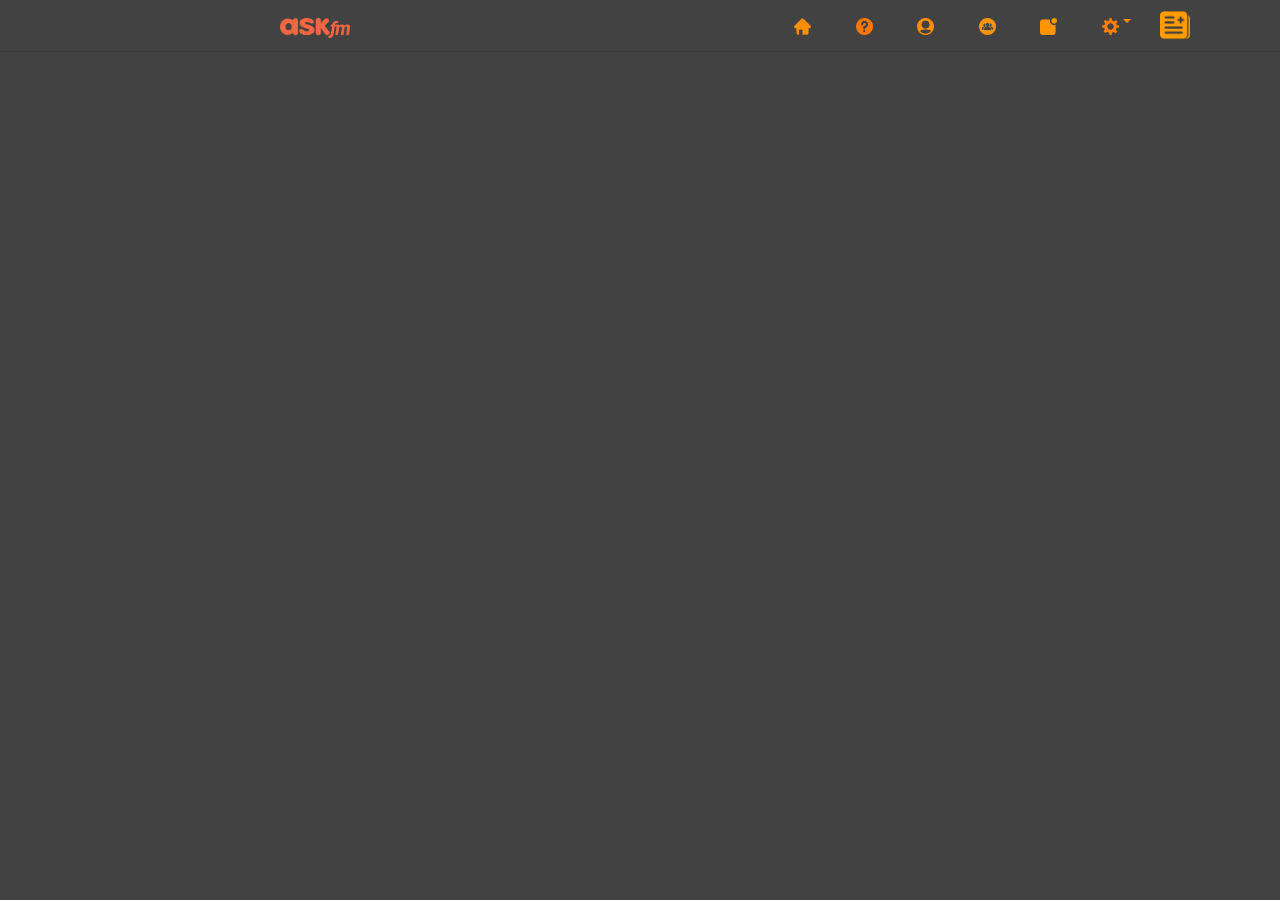
==== Pages/user.html @ 0d7b49a9 "First Commit" ====
<!DOCTYPE html>
<html>
    <head>
	<title>Feed | ASKfm</title>
	<link rel="shortcut icon" href="../Navbar_Pictures/ask_logo.png" type="image/png">
    <link rel="stylesheet" href="../Css/bootstrap.min.css">
    <link rel="stylesheet" type="text/css" href="../Css/FirstStyleSheet.css">
	</head>
<!------------------------------------------------------------------------->
    <body >
        <form>

     <nav class="navClass">
           <a class="" href="index.html"><img  class="imageLogo" src="../Navbar_Pictures/Askfm.png" alt="Ask Icon"></a>
           <a class="" href="index.html"><img class="imageTabs" src="../Navbar_Pictures/home.png" alt="Home Icon"></a>
           <a class="" href="question.html"><img class="imageTabs" src="../Navbar_Pictures/information.png" alt="Information Icon"></a>
           <a class="" href="user.html"><img class="imageTabs" src="../Navbar_Pictures/user.png" alt="User Icon"></a>
           <a class="" href="friends.html"><img class="imageTabs" src="../Navbar_Pictures/friends.png" alt="Friends Icon"></a>
           <a class="" href="notification.html"><img class="imageTabs" src="../Navbar_Pictures/notification.png" alt="Notification Icon"></a>
         <!---------------Seatings Area--------------------------->
           <a class="dropdown-toggle " href="#" role="button" data-toggle="dropdown" aria-haspopup="true" aria-expanded="false"><img class="imageTabs" src="../Navbar_Pictures/settings.png" alt="Settings Icon"></a>
        
                 <div class="dropdown-menu" aria-labelledby="navbarDropdown">
                       <a class="dropdown-item " href="#">Settings</a>
                       <a class="dropdown-item " href="#">Log In</a>
                 </div>
         
         <!-------Plus Area----------------------->
           <a class="" href="#" role="button" data-toggle="dropdown" aria-haspopup="true" aria-expanded="false"><img class="plus" src="../Navbar_Pictures/plus.png" alt="Plus Icon" ></a>
                <div class="dropdown-menu" aria-labelledby="NavDropdown">
                    <table>
                        <tr>
                            <td>
                                <img class="dropImages" src="../Navbar_Pictures/heart.png" alt="Heart Icon" >
                            </td>
                            <td>   
                                <a class="dropdown-item " href="#">Creat poll</a>
                            </td>
                            </tr>
                           <!---------------------------------------->
                        <tr>
                            <td>
                                <img class="dropImages" src="../Navbar_Pictures/question-mark.png" alt="Question Icon" >
                            </td>
                            <td> 
                                <a class="dropdown-item " href="#">Ask a Question</a>
                            </td>
                        </tr>
                           <!----------------------------------->
                       <tr>
                            <td>
                                <img class="dropImages" src="../Navbar_Pictures/shoutout.png" alt="Shoutout Icon" >
                            </td>
                            <td>   
                                <a class="dropdown-item " href="#">Shoutout</a>
                            </td>
                        </tr>

                    </table>
                </div>
                 
        
      
        
         
         </nav>
             <hr>
            
        
            
            
            
            
            
            
            
            
	</form>
    
        
        
        
        
        
        
    <script src="../Js/popper.min.js"></script>
    <script src="../Js/jquery-3.2.1.min.js"></script>
    <script src="../Js/bootstrap.min.js"></script>
    <script src="../Js/JavaScript1.js"></script>
        
        
    </body>
</html>
---- Css/FirstStyleSheet.css ----
.navClass{
    
    background: #424242;
    height: 30px;
    margin-top: 5px;
}
body{
    background: #424242;    
}
.askClass{
    
    margin-left: 280px;
    margin-top: 15px;
    font-size: 25px;    
}
.imageLogo{
    margin-left: 280px;
    margin-right: 400px;
    height: 20px;
    width: 70px;
    margin-top: 10px;
}
.imageTabs{
    height: 17px;
    width: 17px;
    margin-bottom: 5px;
    margin-left: 40px;
    margin-top: 12px;
}
.btnSize{
 height: 17px;
    width: 17px;
    
}
.dropdown-menu{
    background: #FF7043;
    
    
}
.dropdown-item{
    color: white;
    
}
.plus{
    
    height: 30px;
    width: 30px;
    margin-top: 5px;
    margin-left: 25px;
    
}
.dropImages{
    
    height: 20px;
    width: 20px;
    margin-right: 5px;
    margin-left: 5px;
    
}
.dropdown-toggle{
    color: darkorange;
}
.bodyBox{
    
    width: 580px;
    height: 900px;
    background: #FFFFFF;
    
   margin-left: 10px;
     
}
.friendSection{
    width: 400px;
    height: 900px;
    
    margin-left: 280px;
       
}
.firstPart{
    height: 160px;
    background: #212121;
    border-radius: 3.5%;
    
    
    
}
.fontColor{
    color: #616161;
    font-weight: bold;
    margin-right: 40px;
    
}
.inputClass{
    
    width: 512px;
    margin-left: 12px;
   margin-top: 4px;    
}
.fontColor2{
     color: #616161;
    margin-left: 20px;
    margin-top: 15px;
    font-weight: 100;
}
.checkBox{
    
    margin-top: 20px;
    margin-left: 7px;
    
}
.playButton{
    
    width: 20px;
    height: 20px;  
}
.buttonClass{
    height: 40px;
    width: 100px;
    background: #FF7043;
    margin-left: 245px;
    margin-top: 2px;

}
a:hover{
    
    color: white;
    
}
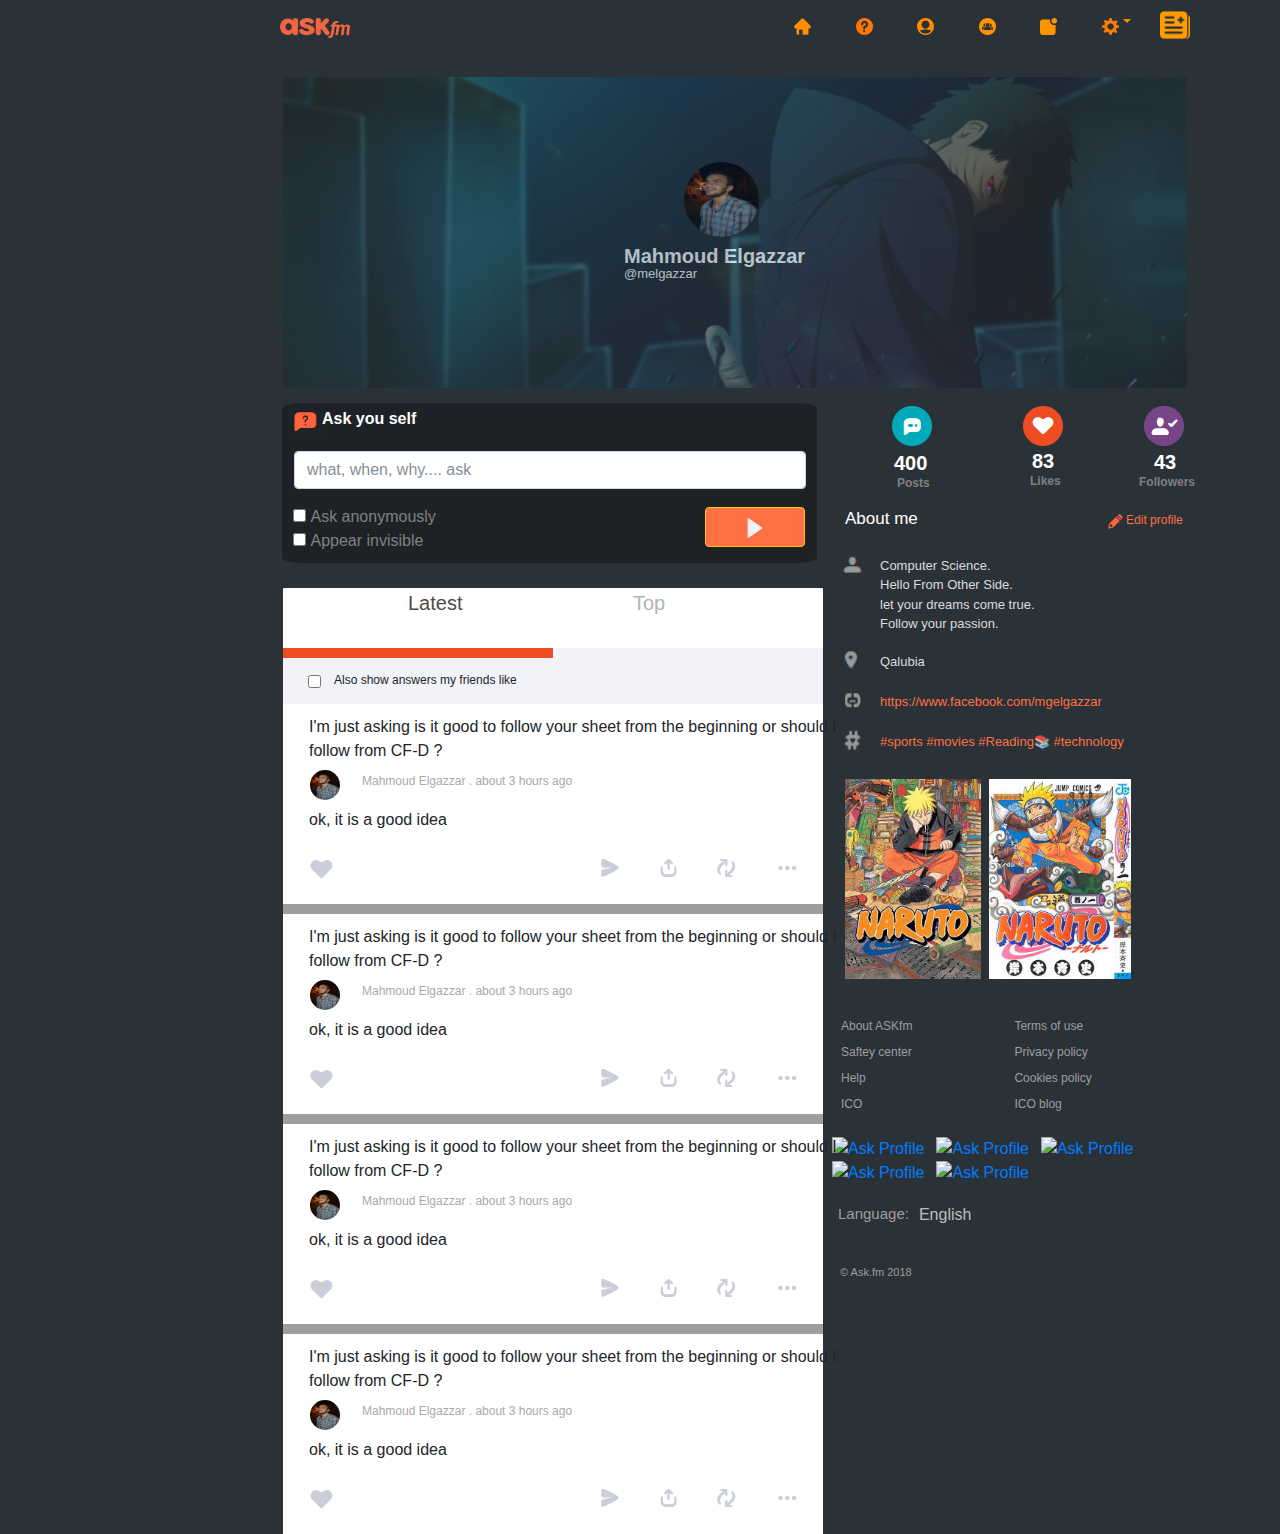
==== commit 763557c0: "build profile page" ====
--- a/Pages/user.html
+++ b/Pages/user.html
@@ -1,7 +1,7 @@
 <!DOCTYPE html>
 <html>
     <head>
-	<title>Feed | ASKfm</title>
+	<title>Mahmoud Elgazzar</title>
 	<link rel="shortcut icon" href="../Navbar_Pictures/ask_logo.png" type="image/png">
     <link rel="stylesheet" href="../Css/bootstrap.min.css">
     <link rel="stylesheet" type="text/css" href="../Css/FirstStyleSheet.css">
@@ -12,13 +12,13 @@
 
      <nav class="navClass">
            <a class="" href="index.html"><img  class="imageLogo" src="../Navbar_Pictures/Askfm.png" alt="Ask Icon"></a>
-           <a class="" href="index.html"><img class="imageTabs" src="../Navbar_Pictures/home.png" alt="Home Icon"></a>
-           <a class="" href="question.html"><img class="imageTabs" src="../Navbar_Pictures/information.png" alt="Information Icon"></a>
-           <a class="" href="user.html"><img class="imageTabs" src="../Navbar_Pictures/user.png" alt="User Icon"></a>
-           <a class="" href="friends.html"><img class="imageTabs" src="../Navbar_Pictures/friends.png" alt="Friends Icon"></a>
-           <a class="" href="notification.html"><img class="imageTabs" src="../Navbar_Pictures/notification.png" alt="Notification Icon"></a>
+           <a title="Home" class="" href="index.html"><img class="imageTabs" src="../Navbar_Pictures/home.png" alt="Home Icon"></a>
+           <a title="Question" class="" href="question.html"><img class="imageTabs" src="../Navbar_Pictures/information.png" alt="Information Icon"></a>
+           <a title="Profile" class="" href="user.html"><img class="imageTabs" src="../Navbar_Pictures/user.png" alt="User Icon"></a>
+           <a title="Friends" class="" href="friends.html"><img class="imageTabs" src="../Navbar_Pictures/friends.png" alt="Friends Icon"></a>
+           <a title="Notification" class="" href="notification.html"><img class="imageTabs" src="../Navbar_Pictures/notification.png" alt="Notification Icon"></a>
          <!---------------Seatings Area--------------------------->
-           <a class="dropdown-toggle " href="#" role="button" data-toggle="dropdown" aria-haspopup="true" aria-expanded="false"><img class="imageTabs" src="../Navbar_Pictures/settings.png" alt="Settings Icon"></a>
+           <a title="Settings" class="dropdown-toggle " href="#" role="button" data-toggle="dropdown" aria-haspopup="true" aria-expanded="false"><img class="imageTabs" src="../Navbar_Pictures/settings.png" alt="Settings Icon"></a>
         
                  <div class="dropdown-menu" aria-labelledby="navbarDropdown">
                        <a class="dropdown-item " href="#">Settings</a>
@@ -26,7 +26,7 @@
                  </div>
          
          <!-------Plus Area----------------------->
-           <a class="" href="#" role="button" data-toggle="dropdown" aria-haspopup="true" aria-expanded="false"><img class="plus" src="../Navbar_Pictures/plus.png" alt="Plus Icon" ></a>
+           <a title="Select your Activity" class="" href="#" role="button" data-toggle="dropdown" aria-haspopup="true" aria-expanded="false"><img class="plus" src="../Navbar_Pictures/plus.png" alt="Plus Icon" ></a>
                 <div class="dropdown-menu" aria-labelledby="NavDropdown">
                     <table>
                         <tr>
@@ -58,15 +58,504 @@
 
                     </table>
                 </div>
+         </nav>
+            
+    <!--------------------------------------------------------------------------------------------------------------------------------------->
+        
+        <img class="coverClass" src="../Navbar_Pictures/back2.png" alt="Background Photo">
+            <div>
+            
+                <img class="profilePhoto" src="../Navbar_Pictures/me.jpg" alt="Profile Photo">
+                <h3 class="reSet">Mahmoud Elgazzar</h3>    
+                <h5 class="reSet2">@melgazzar</h5>
+            </div>        
+    
+            <div class="aboutme" >
+              
+                <div class="row">
+                    <table>
+                        <tr>
+                            <td>
+                    <div>
+                     <img class="postPhoto" src="../Navbar_Pictures/posts.PNG" alt="post Photo">
+                        <h5 class="postWord">400</h5>
+                        <h6 class="postWord2">Posts</h6>
+                    </div>
+                            </td>
+                            <td>
+                    <div>
+                    
+                        
+                     <img class="lovePhoto" src="../Navbar_Pictures/love.PNG" alt="post Photo">
+                        <h5 class="postlove">83</h5>
+                        <h6 class="postlove2">Likes</h6>
+                      
+                    </div>
+                    
+                            </td>
+                            <td>
+                    <div>
+                    
+                        
+                     <img class="followPhoto" src="../Navbar_Pictures/follow.PNG" alt="post Photo">
+                        <h5 class="postfollow">43</h5>
+                        <h6 class="postfollow2">Followers</h6>
+                    
+                    </div>
+                            </td>
+                        </tr>
+                
+                    </table>
+                </div>
+              
+                <div class="row">
+                  
+                    <h5 class="aboutClass">About me</h5>
+                    <label class="laClass">
+                       <a href="#" style="color: #FF7043;"><img class="editClass" src="..//Navbar_Pictures/editIcon.png" alt="edit icon">
+                        Edit profile</a>
+                    </label>
+                </div>
+                
+                <div class="row">
                  
-        
-      
-        
-         
-         </nav>
-             <hr>
-            
-        
+                    <img class="desClass" src="../Navbar_Pictures/desPhoto.PNG" alt="description Photo">
+                    <div class="descClass">Computer Science.<br>
+                         Hello From Other Side.<br>
+                         let your dreams come true.<br>
+                         Follow your passion.<br>
+                    </div>    
+                    
+                </div>
+                
+                
+                <div class="row">
+                 
+                    <img class="desClass" src="../Navbar_Pictures/location.PNG" alt="description Photo">
+                    <div class="descClass">Qalubia
+                    </div>    
+                </div>
+                
+                 
+                <div class="row">
+                 
+                    <img class="desClass" src="../Navbar_Pictures/attach.PNG" alt="description Photo">
+                    <div class="descClass"><a href="https://www.facebook.com/mgelgazzar" style="color: #FF7043;">https://www.facebook.com/mgelgazzar
+                        </a></div>    
+                </div>
+                
+                 
+                <div class="row">
+                 
+                    <img class="desClass" src="../Navbar_Pictures/hash.PNG" alt="description Photo">
+                    <div class="descClass"><a  style="color: #FF7043;" href="#">#sports #movies #Reading📚 #technology
+                        </a>
+                    </div>    
+                </div>
+                
+                <div class="row">
+                
+                    <img class="photoClass" src="../Navbar_Pictures/q1.jpg" alt="Photos of me">
+                    <img class="photoClass2" src="../Navbar_Pictures/q2.jpg" alt="Photos of me">
+                     
+                </div>
+                
+                <table class="tapClass">
+                                   <tbody><tr>
+                                       <td><a class="aboutAsk" href="#">About ASKfm</a></td>
+                                       <td><a style="color: #9E9E9E; font-size: 12px; " href="#">Terms of use</a></td>
+                                   </tr>
+                                   
+                                   <tr>
+                                       <td><a class="aboutAsk" href="#">Saftey center</a></td>
+                                       <td><a style="color: #9E9E9E; font-size: 12px;" href="#">Privacy policy</a></td>
+                                   </tr>
+                                   
+                                   <tr>
+                                       <td><a class="aboutAsk" href="#">Help</a></td>
+                                       <td><a style="color: #9E9E9E; font-size: 12px;" href="#">Cookies policy</a></td>
+                                   </tr>
+                                   
+                                   <tr>
+                                       <td><a class="aboutAsk" href="#">ICO</a></td>
+                                       <td><a style="color: #9E9E9E; font-size: 12px;" href="#">ICO blog</a></td>
+                                   </tr>
+                               </tbody>
+                </table>
+                
+                <div class="row socialClass">
+                                 
+                                   <a href="https://ask.fm/askfm" target="_blank"><img class="socialImg" src="../Navbar_Pictures/askProfile.png" alt="Ask Profile"></a>
+                                   <a href="https://www.facebook.com/askfmpage" target="_blank"><img class="socialImg" src="../Navbar_Pictures/faceProfile.PNG" alt="Ask Profile"></a>
+                                   <a href="https://instagram.com/askfm" target="_blank"><img class="socialImg" src="../Navbar_Pictures/instProfile.PNG" alt="Ask Profile"></a>
+                                   <a href="https://twitter.com/askfm" target="_blank"><img class="socialImg" src="../Navbar_Pictures/twitterProfile.PNG" alt="Ask Profile"></a>
+                                   <a href="https://vk.com/askfm" target="_blank"><img class="socialImg" src="../Navbar_Pictures/wProfile.PNG" alt="Ask Profile"></a>             
+             </div>
+                
+            <div class="row socialClass">
+                               <h6 style="font-size: 15px; font-weight: 200; color: #9E9E9E;margin-left: 18px; ">Language: </h6><h6 style="color: #BDBDBD;margin-left: 10px;"> English</h6>
+                               </div>
+                <hr>
+                <h6 style=" margin-left: 70px; font-size: 11px; font-weight: 200; color: #9E9E9E; ">© Ask.fm 2018</h6>    
+            </div>
+            
+            
+            <div class="classBody">
+            
+            <div class="firstPart sepcialClass">
+                    
+                        <div>
+                             <table>
+                        <tbody><tr>
+                            <td>
+                                <img class="dropImages" src="../Navbar_Pictures/question-val.PNG" alt="Question Icon">
+                            </td>
+                            <td>   
+                                <a class="fontColor" href="#" style="color: white">Ask you self</a>
+                            </td>
+                            
+                           <!---------------------------------------->
+                        
+                            
+                        
+                           <!----------------------------------->
+                    
+                            
+                        </tr>
+
+                    </tbody></table>
+                            
+                        </div>
+                        <br>
+                    
+                        <div class="input-group mb-3 inputClass">
+                            <input type="text" class="form-control" id="inputID" placeholder="what, when, why.... ask" aria-label="ask" aria-describedby="basic-addon1">
+                        </div>
+                        
+                        <div class="row"> 
+                        
+                            <div class="checkBoxClass">
+                               
+                                          
+                                          <input type="checkbox" name="gender" id="male" value="male">
+                                          <label for="male">Ask anonymously</label>
+                                          <br>
+                                <div class="abcClass">
+                                          <input type="checkbox" name="gender" id="female" value="female">
+                                <label for="female">Appear invisible</label>
+                                </div>
+                                <br>
+                            
+                            </div>
+       
+                           <button type="button" class="btn btn-warning buttonClass"><img class="playButton" src="../Navbar_Pictures/play-button.png" alt="Play-Button Icon"></button>                     
+                            
+                        </div>
+                        
+                        
+                    </div>
+            
+               <div class="secondPart">
+                      
+                        <div class="row oPart">
+                          
+                            <div class="col-md-3">
+                                <a id="wallID" href="#" class="wallClass"><span style="color: #4A4A50;">Latest</span></a>
+                                <div id="lineWall" class="lineColor"></div>
+                            </div>
+                            <div class="col-md-4">
+                                <a href="#" class="discoverClass"><span id="discoverID" style="color: #b2b2bb;">Top</span></a>
+                                <div id="lineDiscover" class="olineClass"></div>
+                            </div>
+                        </div>
+                        <div class="cPart">
+                        
+                            <div class="row">
+                            
+                                <label class="cWords">Also show answers my friends like</label>
+                                <input class="form-check-input cBox" type="checkbox" value="" id="defaultCheck1">
+                                
+                            </div>
+                            
+                            
+                        
+                        </div>
+                        
+                        
+                        <!---------Place for Posts ------------------------>
+                        <div class="postArea">
+                        
+                            <div class="row">
+                                <table>
+                                  <tbody><tr>
+                                      <td>
+                                <div class="parg">
+                                I'm just asking is it good to follow your sheet from the beginning or should I follow from CF-D ?  
+                                </div>
+                                      </td>
+                                    </tr>
+                                    <tr>
+                                        <td>
+                                <div>
+                                    <table>
+                                        <tbody><tr>
+                                            <td> <img class="userAnswer" src="../Navbar_Pictures/me.jpg" alt="User Picture"></td>
+                                            <td> <label class="labC">Mahmoud Elgazzar . about 3 hours ago</label></td>
+                                        </tr>
+                                    </tbody></table>
+                                </div>
+                                        </td>
+                                    </tr>
+                                    
+                                    <tr>
+                                        <td>
+                                            <div class="ansparg">
+                                ok, it is a good idea
+                                </div>
+                                            
+                                        </td>
+                                    </tr>
+                                    
+                                    
+                                    
+                                <tr>
+                                    <td>
+                                <div class="btnArea">
+                                    
+                                    <table>
+                                        <tbody><tr>
+                                            <td><img class="loveBtn" src="../Navbar_Pictures/loveButton.PNG" alt="Love Button"></td>
+                                            <td><img class="restBtn" src="../Navbar_Pictures/keepButton.PNG" alt="Keep asking Button"></td>
+                                            <td><img class="restBtn" src="../Navbar_Pictures/shareButton.PNG" alt="share Button"></td>
+                                            <td><img class="restBtn" src="../Navbar_Pictures/reaskButton.PNG" alt="reask Button"></td>
+                                            <td><img class="restBtn" src="../Navbar_Pictures/moreButton.PNG" alt="more Button"></td>
+                                            
+                                        </tr>
+                                    </tbody></table>
+                                
+                                    
+                                </div>
+                                    </td>
+                                    </tr>                             
+                                
+                            
+                                </tbody></table>
+                            </div>
+                        </div>
+                         <div class="breakK"></div>
+                        
+                        <div class="postArea">
+                        
+                            <div class="row">
+                                <table>
+                                  <tbody><tr>
+                                      <td>
+                                <div class="parg">
+                                I'm just asking is it good to follow your sheet from the beginning or should I follow from CF-D ?  
+                                </div>
+                                      </td>
+                                    </tr>
+                                    <tr>
+                                        <td>
+                                <div>
+                                    <table>
+                                        <tbody><tr>
+                                            <td> <img class="userAnswer" src="../Navbar_Pictures/me.jpg" alt="User Picture"></td>
+                                            <td> <label class="labC">Mahmoud Elgazzar . about 3 hours ago</label></td>
+                                        </tr>
+                                    </tbody></table>
+                                </div>
+                                        </td>
+                                    </tr>
+                                    
+                                    <tr>
+                                        <td>
+                                            <div class="ansparg">
+                                ok, it is a good idea
+                                </div>
+                                            
+                                        </td>
+                                    </tr>
+                                    
+                                    
+                                    
+                                <tr>
+                                    <td>
+                                <div class="btnArea">
+                                    
+                                    <table>
+                                        <tbody><tr>
+                                            <td><img class="loveBtn" src="../Navbar_Pictures/loveButton.PNG" alt="Love Button"></td>
+                                            <td><img class="restBtn" src="../Navbar_Pictures/keepButton.PNG" alt="Keep asking Button"></td>
+                                            <td><img class="restBtn" src="../Navbar_Pictures/shareButton.PNG" alt="share Button"></td>
+                                            <td><img class="restBtn" src="../Navbar_Pictures/reaskButton.PNG" alt="reask Button"></td>
+                                            <td><img class="restBtn" src="../Navbar_Pictures/moreButton.PNG" alt="more Button"></td>
+                                            
+                                        </tr>
+                                    </tbody></table>
+                                
+                                    
+                                </div>
+                                    </td>
+                                    </tr>                             
+                                
+                            
+                                </tbody></table>
+                            </div>
+                        </div>
+                        
+                        
+                        
+                        <div class="breakK"></div>
+                        
+                        <div class="postArea">
+                        
+                            <div class="row">
+                                <table>
+                                  <tbody><tr>
+                                      <td>
+                                <div class="parg">
+                                I'm just asking is it good to follow your sheet from the beginning or should I follow from CF-D ?  
+                                </div>
+                                      </td>
+                                    </tr>
+                                    <tr>
+                                        <td>
+                                <div>
+                                    <table>
+                                        <tbody><tr>
+                                            <td> <img class="userAnswer" src="../Navbar_Pictures/me.jpg" alt="User Picture"></td>
+                                            <td> <label class="labC">Mahmoud Elgazzar . about 3 hours ago</label></td>
+                                        </tr>
+                                    </tbody></table>
+                                </div>
+                                        </td>
+                                    </tr>
+                                    
+                                    <tr>
+                                        <td>
+                                            <div class="ansparg">
+                                ok, it is a good idea
+                                </div>
+                                            
+                                        </td>
+                                    </tr>
+                                    
+                                    
+                                    
+                                <tr>
+                                    <td>
+                                <div class="btnArea">
+                                    
+                                    <table>
+                                        <tbody><tr>
+                                            <td><img class="loveBtn" src="../Navbar_Pictures/loveButton.PNG" alt="Love Button"></td>
+                                            <td><img class="restBtn" src="../Navbar_Pictures/keepButton.PNG" alt="Keep asking Button"></td>
+                                            <td><img class="restBtn" src="../Navbar_Pictures/shareButton.PNG" alt="share Button"></td>
+                                            <td><img class="restBtn" src="../Navbar_Pictures/reaskButton.PNG" alt="reask Button"></td>
+                                            <td><img class="restBtn" src="../Navbar_Pictures/moreButton.PNG" alt="more Button"></td>
+                                            
+                                        </tr>
+                                    </tbody></table>
+                                
+                                    
+                                </div>
+                                    </td>
+                                    </tr>                             
+                                
+                            
+                                </tbody></table>
+                            </div>
+                        </div>
+                        
+                        <div class="breakK"></div>
+                      
+                        <div class="postArea">
+                        
+                            <div class="row">
+                                <table>
+                                  <tbody><tr>
+                                      <td>
+                                <div class="parg">
+                                I'm just asking is it good to follow your sheet from the beginning or should I follow from CF-D ?  
+                                </div>
+                                      </td>
+                                    </tr>
+                                    <tr>
+                                        <td>
+                                <div>
+                                    <table>
+                                        <tbody><tr>
+                                            <td> <img class="userAnswer" src="../Navbar_Pictures/me.jpg" alt="User Picture"></td>
+                                            <td> <label class="labC">Mahmoud Elgazzar . about 3 hours ago</label></td>
+                                        </tr>
+                                    </tbody></table>
+                                </div>
+                                        </td>
+                                    </tr>
+                                    
+                                    <tr>
+                                        <td>
+                                            <div class="ansparg">
+                                           ok, it is a good idea
+                                </div>
+                                            
+                                        </td>
+                                    </tr>
+                                    
+                                    
+                                    
+                                <tr>
+                                    <td>
+                                <div class="btnArea">
+                                    
+                                    <table>
+                                        <tbody><tr>
+                                            <td><img class="loveBtn" src="../Navbar_Pictures/loveButton.PNG" alt="Love Button"></td>
+                                            <td><img class="restBtn" src="../Navbar_Pictures/keepButton.PNG" alt="Keep asking Button"></td>
+                                            <td><img class="restBtn" src="../Navbar_Pictures/shareButton.PNG" alt="share Button"></td>
+                                            <td><img class="restBtn" src="../Navbar_Pictures/reaskButton.PNG" alt="reask Button"></td>
+                                            <td><img class="restBtn" src="../Navbar_Pictures/moreButton.PNG" alt="more Button"></td>
+                                            
+                                        </tr>
+                                    </tbody></table>
+                                
+                                    
+                                </div>
+                                    </td>
+                                    </tr>                             
+                                
+                            
+                                </tbody></table>
+                            </div>
+                        </div>
+                        
+                        
+                        
+                    </div>
+            
+                
+            
+            
+            
+            
+            
+            
+            
+            
+            
+            
+            
+            
+            </div>
+            
+            
+            
+            
+            
+            
+            
+            
             
             
             
--- a/Css/FirstStyleSheet.css
+++ b/Css/FirstStyleSheet.css
@@ -1,128 +1,312 @@
-.navClass{
-    
-    background: #424242;
+.navClass{ background: #2b3237; height: 30px; margin-top: 5px;}body{background: #2b3237;}.askClass{ margin-left: 280px;margin-top: 15px;font-size: 25px; }.imageLogo{margin-left: 280px;margin-right: 400px;height: 20px;width: 70px;margin-top: 10px;}.imageTabs{ height: 17px;width: 17px;margin-bottom: 5px;margin-left: 40px;margin-top: 12px;}.btnSize{height: 17px;width: 17px;}.dropdown-menu{background: #FF7043;}
+.dropdown-item{color: white;}.plus{height: 30px;width: 30px;margin-top: 5px;margin-left: 25px;}.dropImages{height: 25px;width: 35px;margin-right: -3px;margin-left: 5px;margin-top: 5px;}.dropdown-toggle{color: darkorange;}.bodyBox{width: 580px;height: 900px;margin-left: 2px;}.friendSection{width: 400px;height: 900px;margin-left: 280px;}.firstPart{margin-top: 9px; height: 160px;background:rgba(0,0,0,0.3);;border-radius: 3.5%;}.fontColor{color: #616161;font-weight: bold;margin-right: 20px;}.inputClass{width: 512px;margin-left: 12px;margin-top: -8px;}.fontColor2{color: #616161;margin-left: 20px;margin-top: 15px;font-weight: 100;}.checkBox{margin-top: 20px;margin-left: 7px;}.playButton{width: 20px;height: 20px;}.buttonClass{height: 40px;width: 100px;
+background: #FF7043;margin-left: 245px;margin-top: 2px;}a:hover{color: white;}.fontProb3{font-weight: bold;color: white;}.userProfile{
+width: 40px;height: 40px;border-radius: 50%;margin-top: 10px;margin-left: 20px;	left:85%;}.divClass{margin-top: 10px;margin-left: -300px;	left:90%;color: #BDBDBD;}.userNameProb{margin-top: -5px;margin-left: 320px;	left:90%;font-weight: bold;}.atNameProb{margin-top: -40px;margin-left: 320px;left:90%;font-weight:100;}.askButton{width: 70px;height: 37px;margin-top: 10px;margin-left:50px;left:90%;border-color: #2b3237;background: #2b3237;border-radius: 45%;}.arrowClass{width: 10px;height: 10px;}.breakLine{color: black;margin-top:5px;}.aboutAsk{font-size: 12px;margin-right: 100px;color:#9E9E9E;}.socialImg{margin-left: 12px;}.secondPart{width: 540px;height: 900px;background: #9E9E9E;margin-top: 25px; border-radius: 0.1%}
+.wallClass{
+    margin-left:  110px;
+    font-size: 20px;
+    font-weight: 500;
+}
+.discoverClass{
+    margin-left: 210px;
+    font-size: 20px;
+    font-weight: 500;
+    margin: 200px;
+    top:10%;
+}
+.oPart{
+    
+    margin-left: 0px;
+    width: 540px;
+    height: 70px;
+    background: white;
+    border-radius: 1%;
+    margin-top: 10px;   
+}
+.lineColor{
+    
+    width:275px;
+    height: 10px;
+    background: #ee4c22;
+    margin-top: 30px;
+    margin-left: -15px;  
+    
+}
+.olineClass{
+    
+    
+    width:270px;
+    height: 10px;
+    background: #f2f2f9;
+    margin-top: 30px;
+    margin-right: 50px;
+    margin-left: 120px;
+    
+}
+.cPart{
+    width: 540px;
+    height: 46px;
+    background:#f2f2f9;
+}
+.cWords{
+    
+    font-size:12px;
+    margin-top: 13px;
+    margin-left: 66px;
+    
+}
+.cBox{
+     margin-top: 17px;
+    margin-left: 40px;    
+}
+.postArea{
+    
+    width: 540px;
+    height: 200px;
+    background: white;
+}
+
+.breakK{
+    height: 10px;
+}
+.parg{
+    
+    width: auto;
+    margin-left: 40px;
+    margin-top: 10px;
+    font-weight: 500;
+    
+}
+.userAnswer{
+    width: 30px;
     height: 30px;
+    border-radius:50%;
+    margin-top: 4px;
+    margin-left: 40px;
+    left:85%;
+    background: black;
+}
+.labC{
+    margin-left: 20px;
+    margin-top: -2px;
+    font-size: 12px;
+    font-weight: 500;
+    color: darkgray;
+}
+.loveBtn{
+    
+    margin-left: 30px;
+    margin-right: 220px;
+    margin-top: 20px;
+}
+.restBtn{
+    
+    margin-left: 22px;
+    margin-top: 20px;
+    
+}
+.ansparg{
+    
+    
+    width: auto;
+    margin-left: 40px;
     margin-top: 5px;
-}
-body{
-    background: #424242;    
-}
-.askClass{
-    
-    margin-left: 280px;
+    font-weight: 400;    
+}
+.coverClass{
+
+    margin-left: 277px;
+    margin-top: 36px;
+    width: 916px;
+    height: 323px;
+    border: 1px solid #343a40;
+    border-radius: 4px;
+    padding: 5px;
+    opacity: .3;
+}
+.profilePhoto{
+    
+    width: 75px;
+    height: 75px;
+    border-radius: 50%;
+    margin-top: -415px;
+    margin-left: 684px;
+    opacity: 1;
+    
+}
+.reSet{
+    
+    margin-top: -174px;
+    margin-left: 624px;
+    color: white;
+    font-weight: bold;
+    font-size: 20px   
+}
+.reSet2{
+        margin-top: -10px;
+    margin-left: 624px;
+    color: white;
+    font-weight: 400;
+    font-size: 13px; 
+}
+.aboutme{
+    
+    width: 418px;
+    height: 800px;
+    background: #2b3237;
+    margin-top: -10px;
+    margin-left: 770px;
+}
+.classBody{
+    width: 486px;
+    height: 800px;
+    background: #2b3237;
+    margin-top: -798px;
+    margin-left: 283px;
+    
+}
+.postPhoto{
+    
+    margin-top: 10px;
+    margin-left: 130px;
+}
+.postWord{
+    margin-top: 1px;
+    margin-left: 138px;
+    color: white;
+    font-weight: bold;
+}
+
+.postWord2{
+    
+    margin-top: -7px;
+    margin-left: 141px;
+    color: gray;
+    font-size: 12px;
+    font-weight: 600;
+}
+.lovePhoto{
+    margin-top: 10px;
+    margin-left: 77px;
+    
+}
+.postlove{
+    margin-top: 1px;
+    margin-left: 91px;
+    color: white;
+    font-weight: bold;
+}
+
+.postlove2{
+
+    margin-top: -7px;
+    margin-left: 89px;
+    color: gray;
+    font-size: 12px;
+    font-weight: 600;
+}
+
+
+.followPhoto{
+    
+    margin-top: 10px;
+    margin-left:69px;
+    
+    
+}
+.postfollow{
+    margin-top: 1px;
+    margin-left: 83px;
+    color: white;
+    font-weight: bold;
+}
+
+.postfollow2{
+
+    margin-top: -7px;
+    margin-left: 68px;
+    color: gray;
+    font-size: 12px;
+    font-weight: 600;
+}
+.aboutClass{
+    color: white;
+    margin-top: 10px;
+    margin-left: 90px;
+    font-weight: 500;
+    font-size: 17px;
+    margin-right: 165px;
+}
+.laClass{
+    
+    margin-top: 12px;
+    font-size: 12px;
+    margin-left: 25px;
+}
+.editClass{
+    
+    width: 15px;
+    height: 15px;
+    
+}
+.desClass{
+    width: 25px;
+    height: 25px;
     margin-top: 15px;
-    font-size: 25px;    
-}
-.imageLogo{
-    margin-left: 280px;
-    margin-right: 400px;
-    height: 20px;
-    width: 70px;
-    margin-top: 10px;
-}
-.imageTabs{
-    height: 17px;
-    width: 17px;
-    margin-bottom: 5px;
-    margin-left: 40px;
-    margin-top: 12px;
-}
-.btnSize{
- height: 17px;
-    width: 17px;
-    
-}
-.dropdown-menu{
-    background: #FF7043;
-    
-    
-}
-.dropdown-item{
-    color: white;
-    
-}
-.plus{
-    
-    height: 30px;
-    width: 30px;
-    margin-top: 5px;
-    margin-left: 25px;
-    
-}
-.dropImages{
-    
-    height: 20px;
-    width: 20px;
-    margin-right: 5px;
-    margin-left: 5px;
-    
-}
-.dropdown-toggle{
-    color: darkorange;
-}
-.bodyBox{
-    
-    width: 580px;
-    height: 900px;
-    background: #FFFFFF;
-    
-   margin-left: 10px;
-     
-}
-.friendSection{
-    width: 400px;
-    height: 900px;
-    
-    margin-left: 280px;
-       
-}
-.firstPart{
-    height: 160px;
-    background: #212121;
-    border-radius: 3.5%;
-    
-    
-    
-}
-.fontColor{
-    color: #616161;
-    font-weight: bold;
-    margin-right: 40px;
-    
-}
-.inputClass{
-    
-    width: 512px;
-    margin-left: 12px;
-   margin-top: 4px;    
-}
-.fontColor2{
-     color: #616161;
-    margin-left: 20px;
-    margin-top: 15px;
-    font-weight: 100;
-}
-.checkBox{
+    margin-left: 85px;
+    margin-right: 15px;
+}
+.descClass{
+    
+    margin-top: 18px;
+    color: gainsboro;
+    font-size: 13px;
+    
+}
+.photoClass{
+    
+     margin-top: 25px;
+    margin-left: 90px;
+    height: 200px;
+    
+}
+
+.photoClass2{
+    
+     margin-top: 25px;
+    margin-left: 8px;
+    height: 200px;
+    
+}
+.tapClass{
+    
+    margin-top: 33px;
+    margin-left: 70px;
+}
+.socialClass{
+    
     
     margin-top: 20px;
-    margin-left: 7px;
-    
-}
-.playButton{
-    
-    width: 20px;
-    height: 20px;  
-}
-.buttonClass{
-    height: 40px;
-    width: 100px;
-    background: #FF7043;
-    margin-left: 245px;
-    margin-top: 2px;
-
-}
-a:hover{
-    
-    color: white;
-    
-}+    margin-left: 50px;
+}
+.sepcialClass{
+    
+    margin-top: 20;
+    width: 535px;
+    margin-left: -1px;    
+    
+
+}
+.checkBoxClass{
+        margin-left: 26px;
+        color: gray;
+        margin-right: 24px;  
+}
+.abcClass{
+        margin-top: -8px;
+    color: gray;
+}
+
+
+
+
